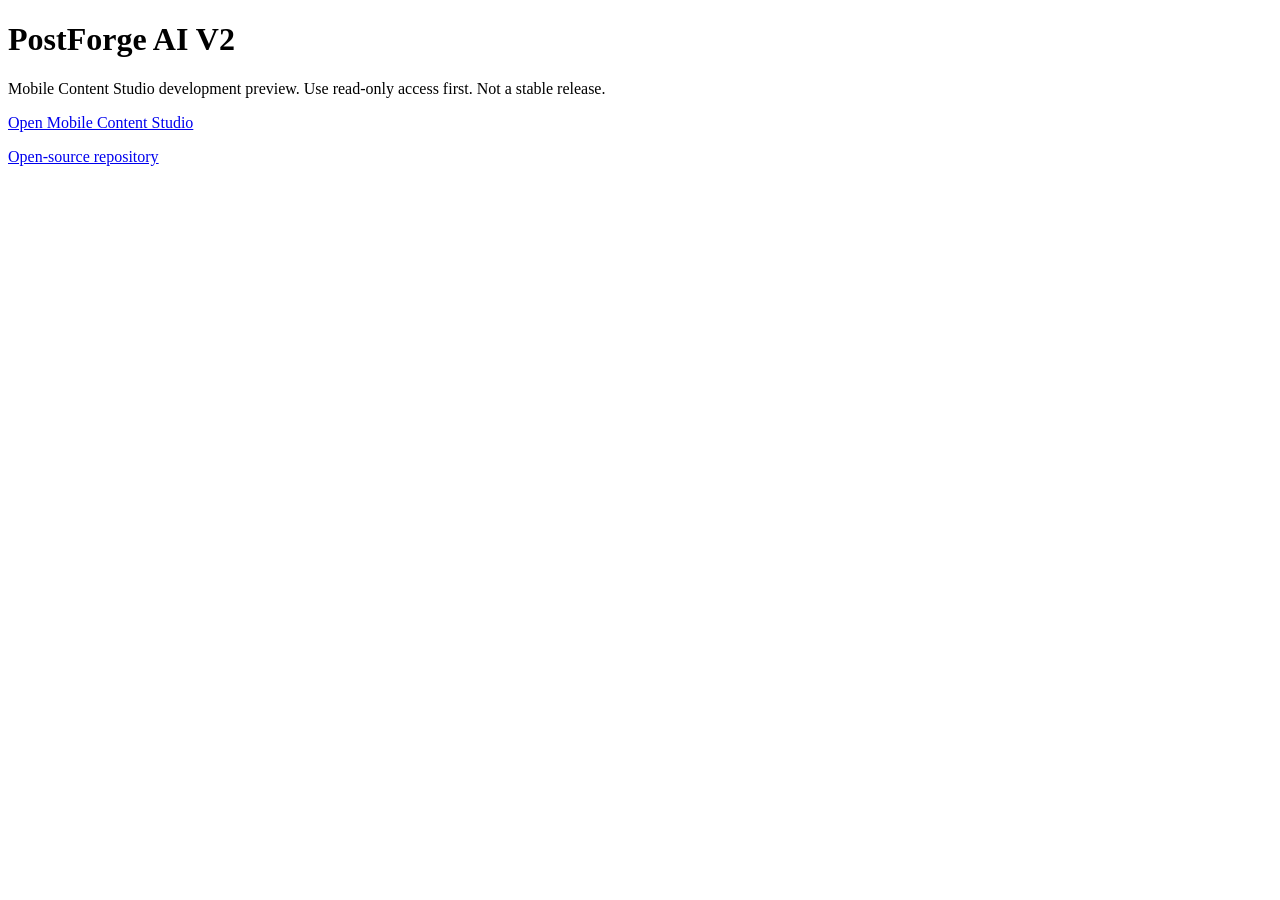
==== index.html @ da21ba56 "Prepare verified mobile PWA static preview only" ====
<!doctype html><html lang="en"><meta charset="utf-8"><meta name="viewport" content="width=device-width,initial-scale=1"><title>PostForge AI V2 Mobile Preview</title><main><h1>PostForge AI V2</h1><p>Mobile Content Studio development preview. Use read-only access first. Not a stable release.</p><p><a href="./mobile/">Open Mobile Content Studio</a></p><p><a href="https://github.com/SalamCircle/postforge-ai">Open-source repository</a></p></main></html>
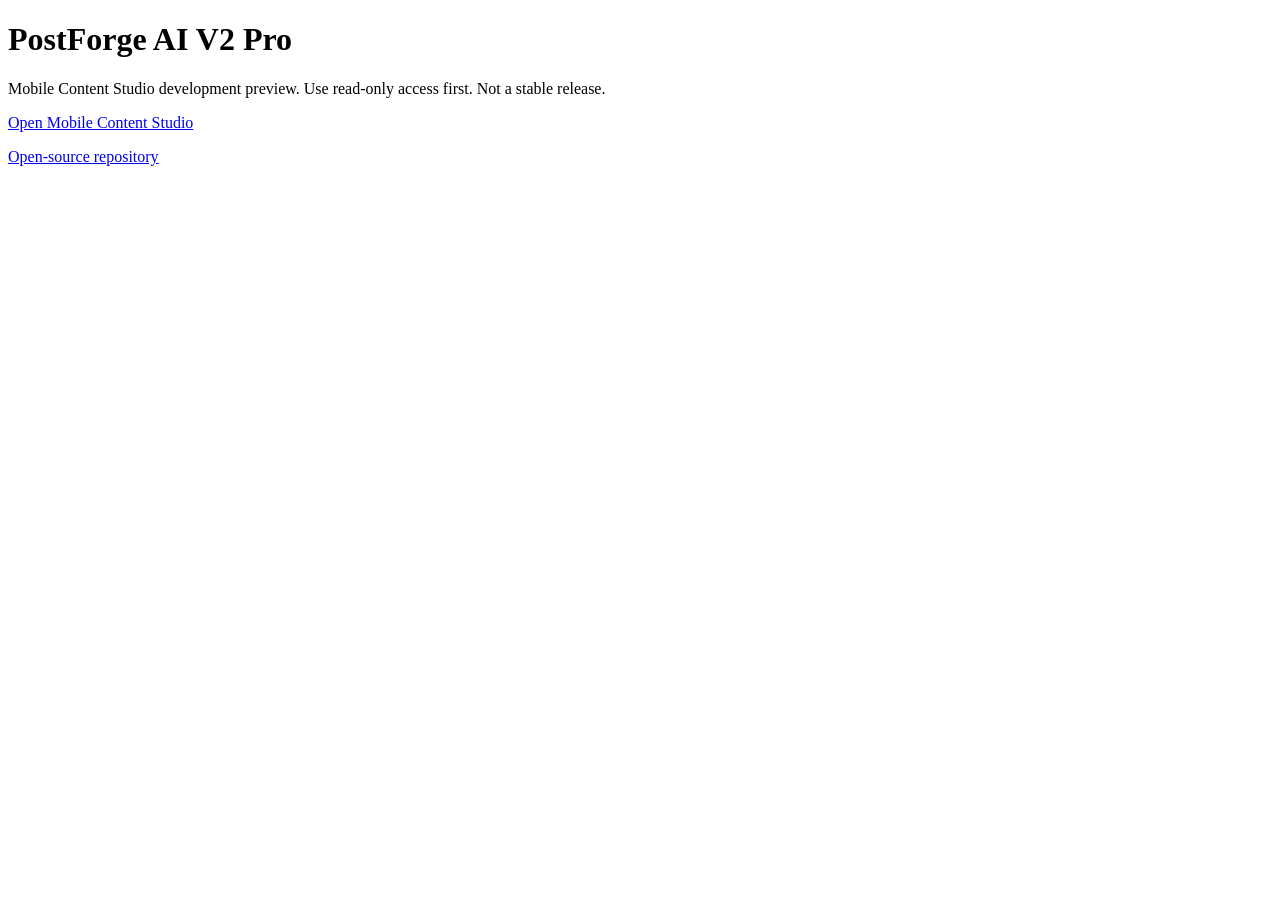
==== commit 5815091b: "Align mobile landing page branding" ====
--- a/index.html
+++ b/index.html
@@ -1 +1 @@
-<!doctype html><html lang="en"><meta charset="utf-8"><meta name="viewport" content="width=device-width,initial-scale=1"><title>PostForge AI V2 Mobile Preview</title><main><h1>PostForge AI V2</h1><p>Mobile Content Studio development preview. Use read-only access first. Not a stable release.</p><p><a href="./mobile/">Open Mobile Content Studio</a></p><p><a href="https://github.com/SalamCircle/postforge-ai">Open-source repository</a></p></main></html>+<!doctype html><html lang="en"><meta charset="utf-8"><meta name="viewport" content="width=device-width,initial-scale=1"><title>PostForge AI V2 Pro Mobile Preview</title><main><h1>PostForge AI V2 Pro</h1><p>Mobile Content Studio development preview. Use read-only access first. Not a stable release.</p><p><a href="./mobile/">Open Mobile Content Studio</a></p><p><a href="https://github.com/SalamCircle/postforge-ai">Open-source repository</a></p></main></html>
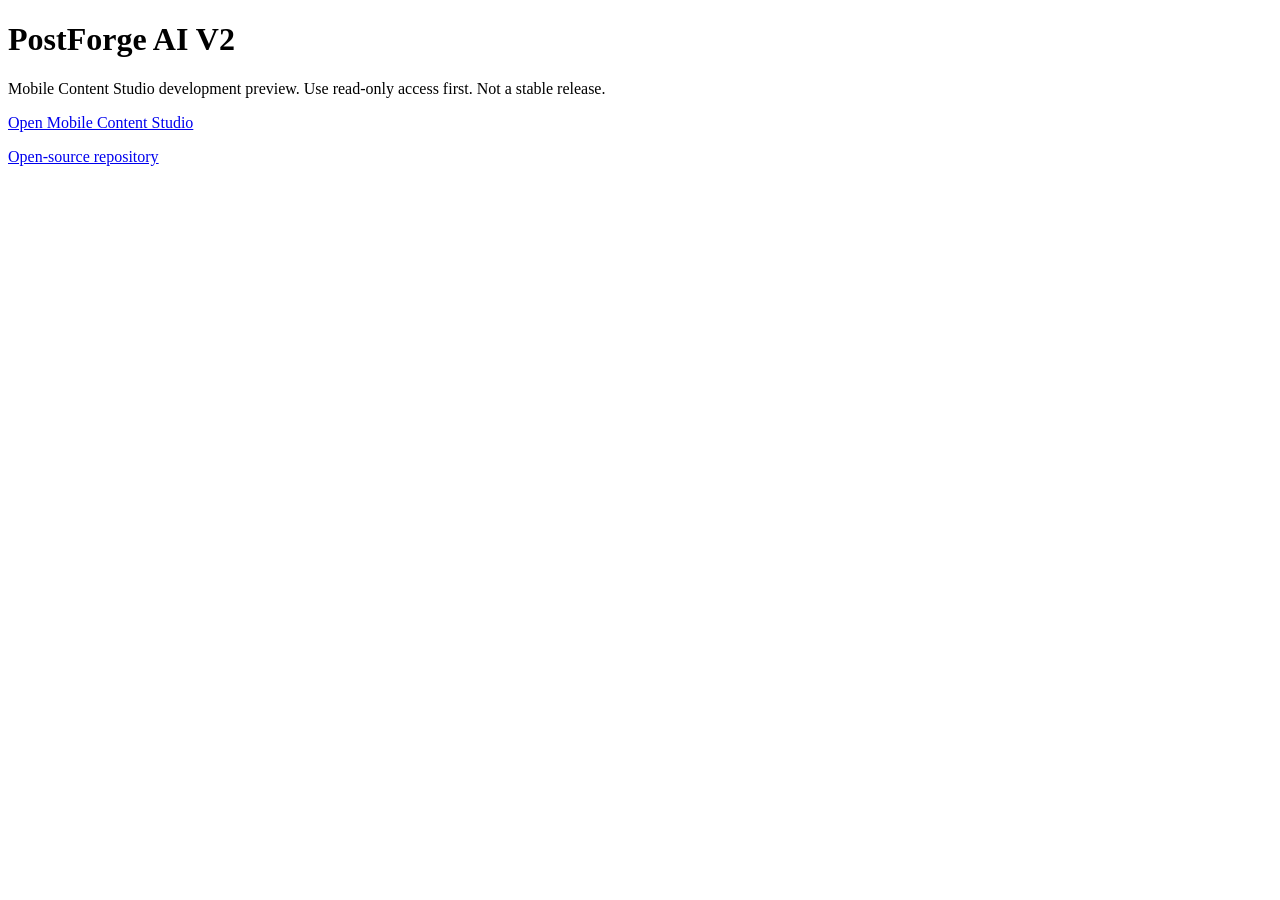
==== commit 9ece3a71: "Restore original V2 application branding" ====
--- a/index.html
+++ b/index.html
@@ -1 +1 @@
-<!doctype html><html lang="en"><meta charset="utf-8"><meta name="viewport" content="width=device-width,initial-scale=1"><title>PostForge AI V2 Pro Mobile Preview</title><main><h1>PostForge AI V2 Pro</h1><p>Mobile Content Studio development preview. Use read-only access first. Not a stable release.</p><p><a href="./mobile/">Open Mobile Content Studio</a></p><p><a href="https://github.com/SalamCircle/postforge-ai">Open-source repository</a></p></main></html>+<!doctype html><html lang="en"><meta charset="utf-8"><meta name="viewport" content="width=device-width,initial-scale=1"><title>PostForge AI V2 Mobile Preview</title><main><h1>PostForge AI V2</h1><p>Mobile Content Studio development preview. Use read-only access first. Not a stable release.</p><p><a href="./mobile/">Open Mobile Content Studio</a></p><p><a href="https://github.com/SalamCircle/postforge-ai">Open-source repository</a></p></main></html>
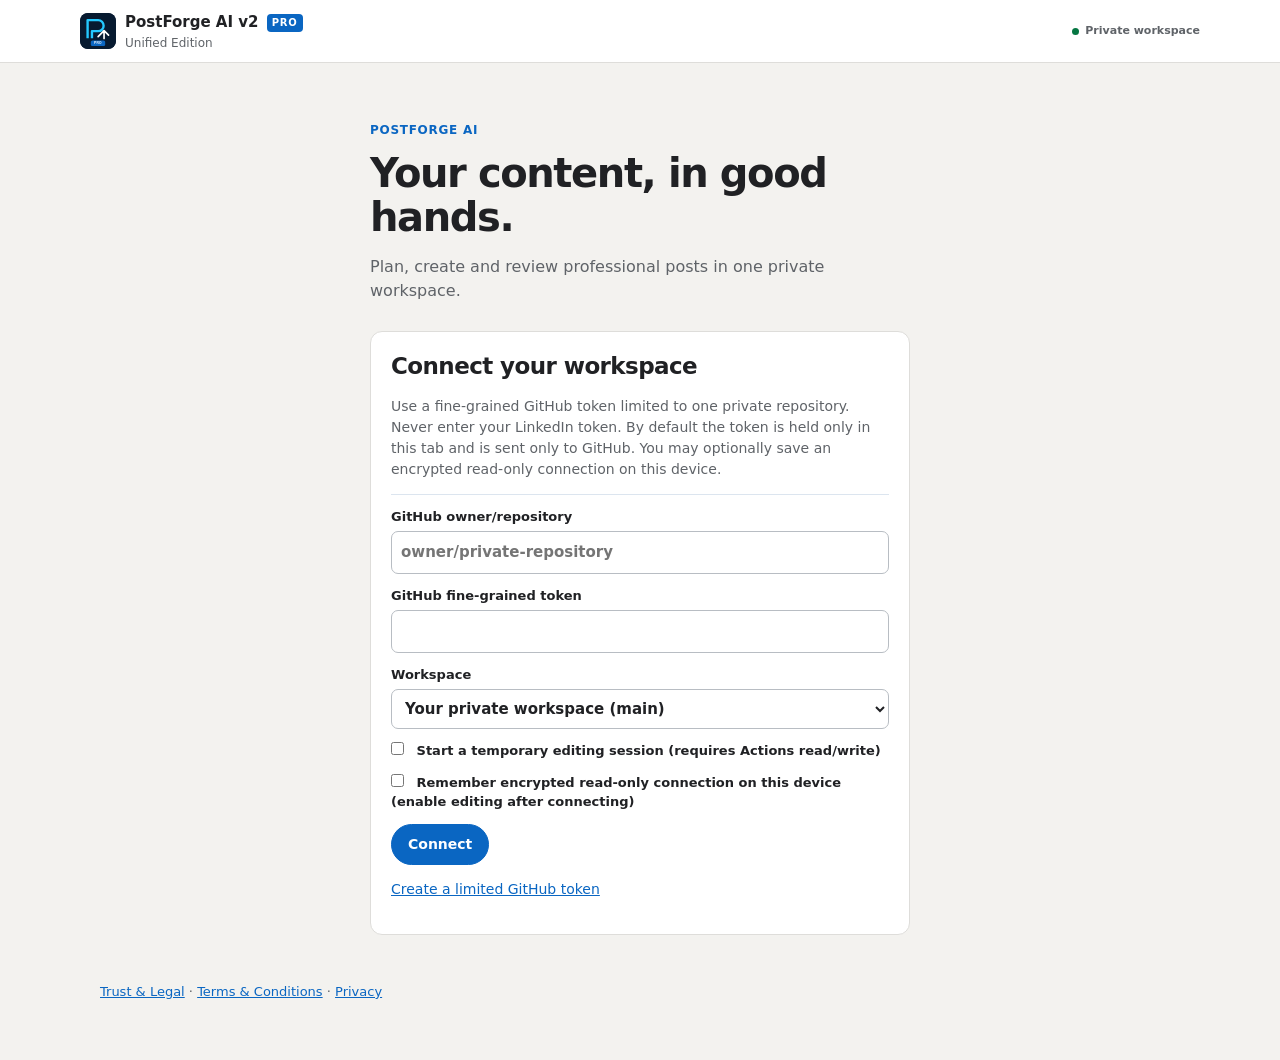
==== commit a5961db3: "Synchronize verified Unified Edition static dashboard and setup guides" ====
--- a/index.html
+++ b/index.html
@@ -1 +1 @@
-<!doctype html><html lang="en"><meta charset="utf-8"><meta name="viewport" content="width=device-width,initial-scale=1"><title>PostForge AI V2 Mobile Preview</title><main><h1>PostForge AI V2</h1><p>Mobile Content Studio development preview. Use read-only access first. Not a stable release.</p><p><a href="./mobile/">Open Mobile Content Studio</a></p><p><a href="https://github.com/SalamCircle/postforge-ai">Open-source repository</a></p></main></html>+<!doctype html><html lang="en"><meta charset="utf-8"><meta name="viewport" content="width=device-width,initial-scale=1"><title>PostForge AI — Web Dashboard</title><meta http-equiv="refresh" content="0;url=./mobile/"><main><h1>PostForge AI</h1><p>Research. Create. Publish.</p><p><a href="./mobile/">Open the web dashboard</a></p><p><a href="https://github.com/SalamCircle/postforge-ai">Official source repository</a></p><p>Connect only your own private publishing workspace. New Unified Edition source distribution is not yet released.</p></main></html>
